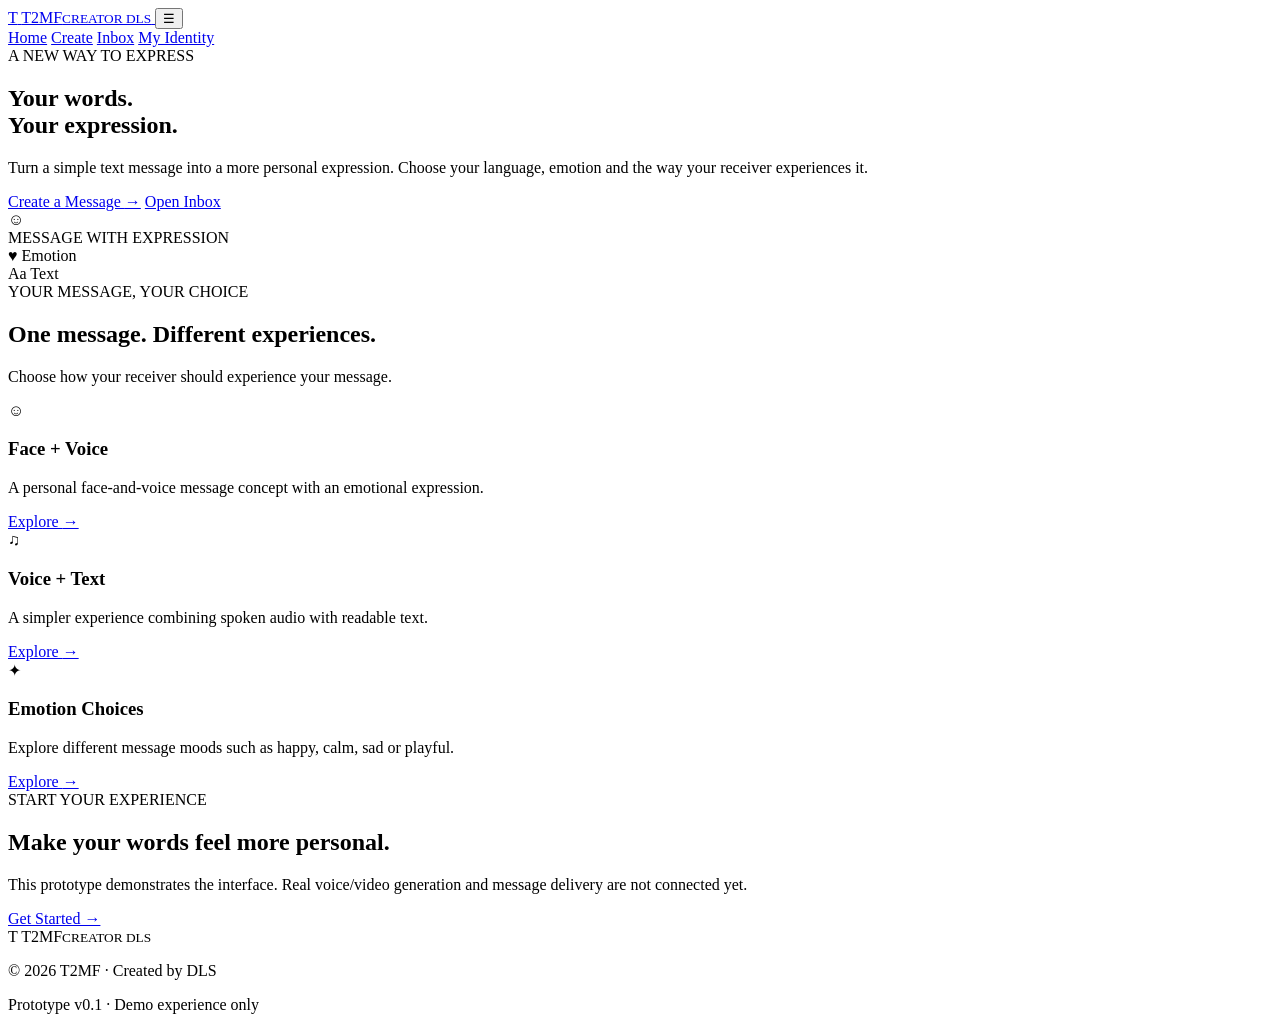
==== t2mf/index.html @ 5bdd8fb5 "Create index.html" ====
<!DOCTYPE html>
<html lang="en">
<head>
  <meta charset="UTF-8">
  <meta name="viewport" content="width=device-width, initial-scale=1.0">
  <meta name="theme-color" content="#101426">
  <meta name="description" content="T2MF — A new way to express messages. Creator DLS.">
  <title>T2MF | Creator DLS</title>
  <link rel="stylesheet" href="styles.css">
</head>
<body>
  <header class="topbar">
    <a class="brand" href="index.html">
      <span class="brand-mark">T</span>
      <span>T2MF<small>CREATOR DLS</small></span>
    </a>
    <button class="menu-toggle" id="menuToggle" aria-label="Open menu">☰</button>
    <nav id="mainNav">
      <a class="active" href="index.html">Home</a>
      <a href="create.html">Create</a>
      <a href="inbox.html">Inbox</a>
      <a href="profile.html">My Identity</a>
    </nav>
  </header>

  <main class="container">
    <section class="hero">
      <div class="hero-copy">
        <span class="eyebrow">A NEW WAY TO EXPRESS</span>
        <h1>Your words.<br><span>Your expression.</span></h1>
        <p>
          Turn a simple text message into a more personal expression.
          Choose your language, emotion and the way your receiver experiences it.
        </p>
        <div class="hero-actions">
          <a class="btn primary" href="create.html">Create a Message <span>→</span></a>
          <a class="btn secondary" href="inbox.html">Open Inbox</a>
        </div>
      </div>

      <div class="hero-art">
        <div class="orbit orbit-one"></div>
        <div class="orbit orbit-two"></div>
        <div class="face-card">
          <div class="face-circle">☺</div>
          <div class="face-lines">
            <span></span><span></span><span></span>
          </div>
          <div class="face-caption">MESSAGE WITH EXPRESSION</div>
        </div>
        <div class="floating-note note-one">♥ Emotion</div>
        <div class="floating-note note-two">Aa Text</div>
      </div>
    </section>

    <section class="section-heading">
      <span class="eyebrow">YOUR MESSAGE, YOUR CHOICE</span>
      <h2>One message. Different experiences.</h2>
      <p>Choose how your receiver should experience your message.</p>
    </section>

    <section class="feature-grid">
      <article class="feature-card">
        <div class="feature-icon">☺</div>
        <h3>Face + Voice</h3>
        <p>A personal face-and-voice message concept with an emotional expression.</p>
        <a href="create.html">Explore <span>→</span></a>
      </article>

      <article class="feature-card">
        <div class="feature-icon">♫</div>
        <h3>Voice + Text</h3>
        <p>A simpler experience combining spoken audio with readable text.</p>
        <a href="create.html">Explore <span>→</span></a>
      </article>

      <article class="feature-card">
        <div class="feature-icon">✦</div>
        <h3>Emotion Choices</h3>
        <p>Explore different message moods such as happy, calm, sad or playful.</p>
        <a href="create.html">Explore <span>→</span></a>
      </article>
    </section>

    <section class="start-panel">
      <div>
        <span class="eyebrow">START YOUR EXPERIENCE</span>
        <h2>Make your words feel more personal.</h2>
        <p>This prototype demonstrates the interface. Real voice/video generation and message delivery are not connected yet.</p>
      </div>
      <a class="btn primary" href="create.html">Get Started →</a>
    </section>

    <footer class="footer">
      <div class="brand footer-brand">
        <span class="brand-mark">T</span>
        <span>T2MF<small>CREATOR DLS</small></span>
      </div>
      <p>© 2026 T2MF · Created by DLS</p>
      <p class="footer-note">Prototype v0.1 · Demo experience only</p>
    </footer>
  </main>

  <script src="app.js"></script>
</body>
</html>
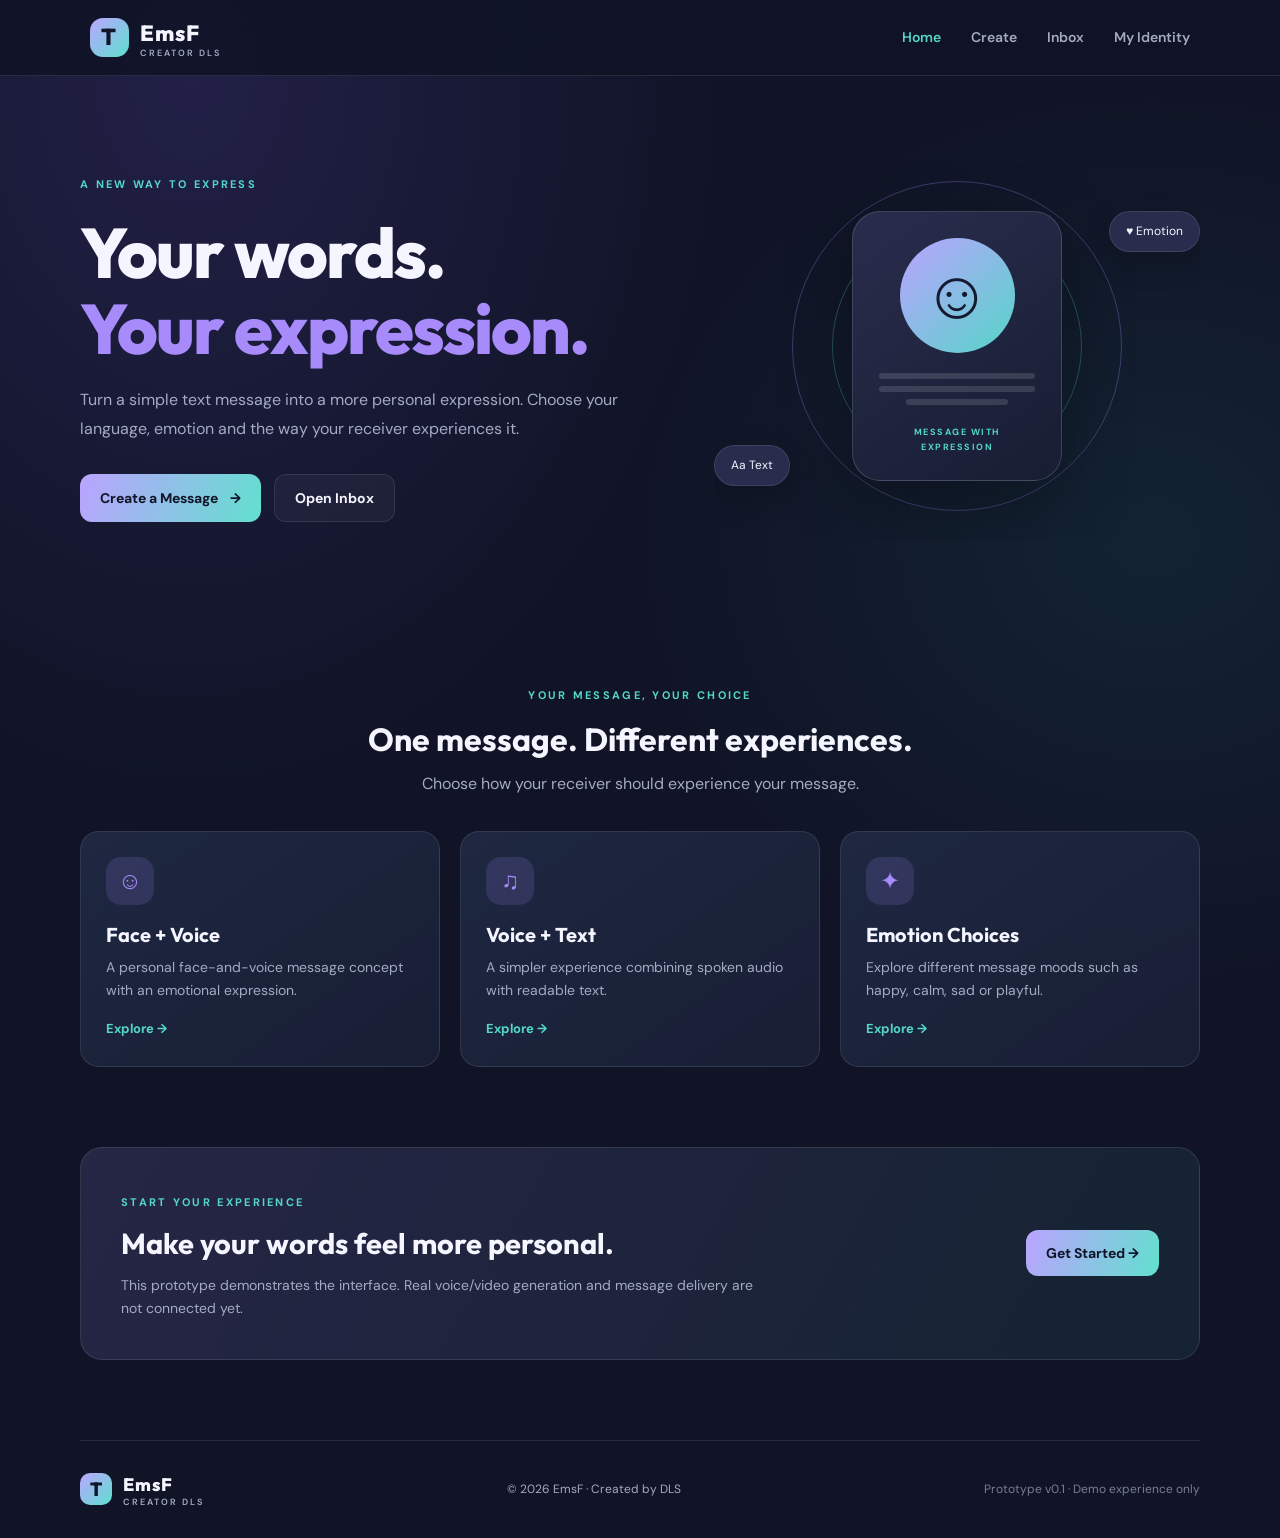
==== commit de7e51ea: "Update index.html" ====
--- a/t2mf/index.html
+++ b/t2mf/index.html
@@ -4,15 +4,15 @@
   <meta charset="UTF-8">
   <meta name="viewport" content="width=device-width, initial-scale=1.0">
   <meta name="theme-color" content="#101426">
-  <meta name="description" content="T2MF — A new way to express messages. Creator DLS.">
-  <title>T2MF | Creator DLS</title>
+  <meta name="description" content="EmsF — A new way to express messages. Creator DLS.">
+  <title>EmsF | Creator DLS</title>
   <link rel="stylesheet" href="styles.css">
 </head>
 <body>
   <header class="topbar">
     <a class="brand" href="index.html">
       <span class="brand-mark">T</span>
-      <span>T2MF<small>CREATOR DLS</small></span>
+      <span>EmsF<small>CREATOR DLS</small></span>
     </a>
     <button class="menu-toggle" id="menuToggle" aria-label="Open menu">☰</button>
     <nav id="mainNav">
@@ -94,9 +94,9 @@
     <footer class="footer">
       <div class="brand footer-brand">
         <span class="brand-mark">T</span>
-        <span>T2MF<small>CREATOR DLS</small></span>
+        <span>EmsF<small>CREATOR DLS</small></span>
       </div>
-      <p>© 2026 T2MF · Created by DLS</p>
+      <p>© 2026 EmsF · Created by DLS</p>
       <p class="footer-note">Prototype v0.1 · Demo experience only</p>
     </footer>
   </main>
--- a/t2mf/styles.css
+++ b/t2mf/styles.css
@@ -0,0 +1,1771 @@
+@import url('https://fonts.googleapis.com/css2?family=DM+Sans:wght@400;500;600;700&family=Outfit:wght@400;500;600;700;800&display=swap');
+
+:root {
+  --bg: #101426;
+  --panel: #191f35;
+  --panel-light: #202943;
+  --text: #f4f5ff;
+  --muted: #a3abc3;
+  --accent: #a78bfa;
+  --accent-two: #54d6c8;
+  --border: rgba(255,255,255,.1);
+}
+
+* {
+  box-sizing: border-box;
+  margin: 0;
+  padding: 0;
+}
+
+html {
+  scroll-behavior: smooth;
+}
+
+body {
+  min-height: 100vh;
+  background:
+    radial-gradient(ellipse at 15% 5%, rgba(115,85,220,.18), transparent 35%),
+    radial-gradient(ellipse at 90% 35%, rgba(47,190,180,.09), transparent 32%),
+    var(--bg);
+  color: var(--text);
+  font-family: 'DM Sans', sans-serif;
+  line-height: 1.6;
+}
+
+a {
+  color: inherit;
+  text-decoration: none;
+}
+
+button, input, textarea, select {
+  font: inherit;
+}
+
+button {
+  cursor: pointer;
+}
+
+.topbar {
+  min-height: 76px;
+  padding: 12px 7%;
+  display: flex;
+  align-items: center;
+  justify-content: space-between;
+  border-bottom: 1px solid var(--border);
+  background: rgba(16,20,38,.88);
+  backdrop-filter: blur(16px);
+  position: sticky;
+  top: 0;
+  z-index: 20;
+}
+
+.brand {
+  display: inline-flex;
+  align-items: center;
+  gap: 11px;
+  font-family: 'Outfit', sans-serif;
+  font-size: 22px;
+  font-weight: 800;
+  letter-spacing: 1px;
+}
+
+.brand-mark {
+  width: 39px;
+  height: 39px;
+  border-radius: 13px;
+  display: grid;
+  place-items: center;
+  color: #111529;
+  background: linear-gradient(135deg, #bca5ff, #5ce0cf);
+  font-size: 23px;
+}
+
+.brand small {
+  display: block;
+  color: var(--muted);
+  font: 600 9px 'DM Sans', sans-serif;
+  letter-spacing: 2px;
+  margin-top: -4px;
+}
+
+.topbar nav {
+  display: flex;
+  align-items: center;
+  gap: 30px;
+}
+
+.topbar nav a {
+  color: var(--muted);
+  font-size: 14px;
+  font-weight: 600;
+  transition: .2s;
+}
+
+.topbar nav a:hover,
+.topbar nav a.active {
+  color: var(--accent-two);
+}
+
+.menu-toggle {
+  display: none;
+  background: none;
+  border: 0;
+  color: white;
+  font-size: 26px;
+}
+
+.container {
+  width: min(1120px, 88%);
+  margin: auto;
+}
+
+.hero {
+  min-height: 535px;
+  display: grid;
+  grid-template-columns: 1.1fr .9fr;
+  align-items: center;
+  gap: 40px;
+  padding: 75px 0;
+}
+
+.eyebrow {
+  color: var(--accent-two);
+  font-size: 11px;
+  font-weight: 700;
+  letter-spacing: 2.3px;
+}
+
+.hero h1,
+.page-heading h1 {
+  font: 800 clamp(42px, 6vw, 70px)/1.08 'Outfit', sans-serif;
+  letter-spacing: -2px;
+  margin: 20px 0;
+}
+
+.hero h1 span {
+  color: var(--accent);
+}
+
+.hero-copy > p,
+.page-heading > p {
+  max-width: 560px;
+  color: var(--muted);
+  font-size: 16px;
+  line-height: 1.8;
+}
+
+.hero-actions {
+  display: flex;
+  flex-wrap: wrap;
+  gap: 13px;
+  margin-top: 30px;
+}
+
+.btn {
+  border: 1px solid var(--border);
+  border-radius: 12px;
+  padding: 12px 20px;
+  display: inline-flex;
+  justify-content: center;
+  align-items: center;
+  gap: 12px;
+  font-weight: 700;
+  font-size: 14px;
+  transition: .2s;
+}
+
+.btn:hover {
+  transform: translateY(-2px);
+}
+
+.btn.primary {
+  color: #111529;
+  border: none;
+  background: linear-gradient(110deg, #bba3ff, #62e0ce);
+}
+
+.btn.secondary {
+  color: var(--text);
+  background: rgba(255,255,255,.04);
+}
+
+.hero-art {
+  height: 390px;
+  display: grid;
+  place-items: center;
+  position: relative;
+  overflow: hidden;
+}
+
+.orbit {
+  position: absolute;
+  border: 1px solid rgba(167,139,250,.3);
+  border-radius: 50%;
+}
+
+.orbit-one {
+  width: 330px;
+  height: 330px;
+}
+
+.orbit-two {
+  width: 250px;
+  height: 250px;
+  border-color: rgba(84,214,200,.3);
+}
+
+.face-card {
+  width: 210px;
+  padding: 26px;
+  border: 1px solid rgba(255,255,255,.15);
+  border-radius: 28px;
+  background: linear-gradient(145deg, #292d4d, #171d32);
+  box-shadow: 0 25px 70px rgba(0,0,0,.3);
+  text-align: center;
+  z-index: 2;
+}
+
+.face-circle {
+  width: 115px;
+  height: 115px;
+  margin: auto;
+  display: grid;
+  place-items: center;
+  border-radius: 50%;
+  background: linear-gradient(135deg, #bba3ff, #54d6c8);
+  color: #151a30;
+  font-size: 68px;
+}
+
+.face-lines {
+  display: flex;
+  flex-direction: column;
+  gap: 7px;
+  margin: 20px auto;
+  width: 100%;
+}
+
+.face-lines span {
+  height: 6px;
+  border-radius: 9px;
+  background: rgba(255,255,255,.13);
+}
+
+.face-lines span:last-child {
+  width: 65%;
+  margin: auto;
+}
+
+.face-caption {
+  color: var(--accent-two);
+  font-size: 9px;
+  letter-spacing: 1.5px;
+  font-weight: 700;
+}
+
+.floating-note {
+  position: absolute;
+  z-index: 3;
+  padding: 10px 16px;
+  background: #292d4d;
+  border: 1px solid var(--border);
+  border-radius: 30px;
+  font-size: 12px;
+  box-shadow: 0 10px 30px rgba(0,0,0,.2);
+}
+
+.note-one {
+  top: 60px;
+  right: 0;
+}
+
+.note-two {
+  bottom: 55px;
+  left: 0;
+}
+
+.section-heading {
+  text-align: center;
+  padding: 65px 0 35px;
+}
+
+.section-heading h2,
+.start-panel h2,
+.panel h2 {
+  font: 700 32px 'Outfit', sans-serif;
+  margin: 12px 0;
+}
+
+.section-heading p,
+.start-panel p {
+  color: var(--muted);
+}
+
+.feature-grid,
+.settings-grid {
+  display: grid;
+  grid-template-columns: repeat(3, 1fr);
+  gap: 20px;
+}
+
+.feature-card,
+.panel,
+.preview-panel,
+.identity-card,
+.message-card {
+  background: linear-gradient(145deg, rgba(32,41,67,.94), rgba(25,31,53,.96));
+  border: 1px solid var(--border);
+  border-radius: 19px;
+  padding: 25px;
+}
+
+.feature-card {
+  transition: .25s;
+}
+
+.feature-card:hover {
+  transform: translateY(-5px);
+  border-color: rgba(167,139,250,.5);
+}
+
+.feature-icon,
+.settings-icon {
+  width: 48px;
+  height: 48px;
+  display: grid;
+  place-items: center;
+  border-radius: 15px;
+  background: rgba(167,139,250,.15);
+  color: var(--accent);
+  font-size: 24px;
+}
+
+.feature-card h3,
+.panel h3 {
+  font: 700 20px 'Outfit', sans-serif;
+  margin: 17px 0 9px;
+}
+
+.feature-card p,
+.panel p {
+  color: var(--muted);
+  font-size: 14px;
+}
+
+.feature-card a {
+  display: inline-block;
+  margin-top: 18px;
+  color: var(--accent-two);
+  font-weight: 700;
+  font-size: 13px;
+}
+
+.start-panel {
+  margin: 80px 0;
+  padding: 40px;
+  border: 1px solid var(--border);
+  border-radius: 22px;
+  background: linear-gradient(120deg, rgba(167,139,250,.15), rgba(84,214,200,.08));
+  display: flex;
+  justify-content: space-between;
+  align-items: center;
+  gap: 25px;
+}
+
+.start-panel h2 {
+  font-size: 29px;
+}
+
+.start-panel p {
+  max-width: 650px;
+  font-size: 14px;
+}
+
+.footer {
+  padding: 30px 0;
+  border-top: 1px solid var(--border);
+  display: flex;
+  flex-wrap: wrap;
+  align-items: center;
+  justify-content: space-between;
+  gap: 15px;
+  color: var(--muted);
+  font-size: 12px;
+}
+
+.footer-brand {
+  color: var(--text);
+  font-size: 18px;
+}
+
+.footer-brand .brand-mark {
+  width: 32px;
+  height: 32px;
+  font-size: 19px;
+  border-radius: 10px;
+}
+
+.footer-note {
+  opacity: .7;
+}
+
+.page-container {
+  padding-top: 65px;
+}
+
+.page-heading {
+  margin-bottom: 35px;
+}
+
+.page-heading h1 {
+  font-size: clamp(38px, 5vw, 54px);
+  margin: 12px 0;
+}
+
+.create-layout {
+  display: grid;
+  grid-template-columns: 1.2fr .8fr;
+  gap: 24px;
+  align-items: start;
+}
+
+.panel label {
+  display: block;
+  margin: 17px 0 8px;
+  font-weight: 700;
+  font-size: 14px;
+}
+
+textarea,
+select {
+  width: 100%;
+  color: var(--text);
+  background: #11182b;
+  border: 1px solid var(--border);
+  border-radius: 11px;
+  padding: 13px;
+  outline: none;
+}
+
+textarea {
+  min-height: 135px;
+  resize: vertical;
+}
+
+textarea:focus,
+select:focus {
+  border-color: var(--accent);
+}
+
+textarea::placeholder {
+  color: #7f89a5;
+}
+
+select option {
+  background: #191f35;
+}
+
+.field-hint {
+  color: var(--muted);
+  text-align: right;
+  font-size: 11px;
+}
+
+.emotion-grid {
+  display: grid;
+  grid-template-columns: repeat(3, 1fr);
+  gap: 9px;
+}
+
+.emotion {
+  padding: 10px 6px;
+  color: var(--text);
+  background: #11182b;
+  border: 1px solid var(--border);
+  border-radius: 10px;
+  font-size: 12px;
+}
+
+.emotion.active {
+  border-color: var(--accent);
+  background: rgba(167,139,250,.15);
+}
+
+.mode-options {
+  display: grid;
+  gap: 10px;
+}
+
+.mode-option {
+  display: flex !important;
+  align-items: center;
+  gap: 12px;
+  padding: 13px;
+  margin: 0 !important;
+  border: 1px solid var(--border);
+  border-radius: 11px;
+  background: rgba(255,255,255,.025);
+}
+
+.mode-option input {
+  accent-color: var(--accent);
+}
+
+.mode-option span {
+  display: grid;
+}
+
+.mode-option small {
+  color: var(--muted);
+  font-weight: 400;
+}
+
+.consent-check {
+  display: flex !important;
+  gap: 10px;
+  align-items: flex-start;
+  color: var(--muted);
+  font-size: 12px !important;
+  font-weight: 400 !important;
+}
+
+.consent-check input {
+  margin-top: 5px;
+  accent-color: var(--accent-two);
+}
+
+.full-btn {
+  width: 100%;
+  margin-top: 20px;
+}
+
+.demo-note {
+  color: var(--muted);
+  font-size: 11px;
+  margin-top: 14px;
+}
+
+.preview-panel {
+  text-align: center;
+  position: sticky;
+  top: 100px;
+}
+
+.preview-face {
+  width: 120px;
+  height: 120px;
+  margin: 25px auto;
+  display: grid;
+  place-items: center;
+  border-radius: 50%;
+  background: linear-gradient(135deg, #bba3ff, #54d6c8);
+  color: #111529;
+  font-size: 70px;
+}
+
+.preview-panel h2 {
+  font: 700 23px 'Outfit', sans-serif;
+}
+
+.preview-message {
+  margin: 18px 0;
+  padding: 17px;
+  border-radius: 12px;
+  background: #11182b;
+  color: var(--muted);
+  min-height: 80px;
+  overflow-wrap: anywhere;
+}
+
+.preview-details {
+  display: flex;
+  justify-content: center;
+  gap: 10px;
+  flex-wrap: wrap;
+}
+
+.preview-details span,
+.message-tag,
+.status-tag {
+  padding: 6px 10px;
+  border-radius: 30px;
+  background: rgba(84,214,200,.1);
+  color: var(--accent-two);
+  font-size: 11px;
+  font-weight: 700;
+}
+
+.inbox-toolbar {
+  display: flex;
+  align-items: center;
+  justify-content: space-between;
+  gap: 20px;
+  margin-bottom: 22px;
+}
+
+.inbox-toolbar h2 {
+  font: 700 25px 'Outfit', sans-serif;
+}
+
+.inbox-toolbar p {
+  color: var(--muted);
+  font-size: 13px;
+}
+
+.message-list {
+  display: grid;
+  gap: 16px;
+}
+
+.message-card {
+  display: flex;
+  gap: 18px;
+}
+
+.sender-avatar,
+.identity-avatar {
+  flex-shrink: 0;
+  width: 55px;
+  height: 55px;
+  display: grid;
+  place-items: center;
+  border-radius: 50%;
+  color: #111529;
+  background: linear-gradient(135deg, #bba3ff, #54d6c8);
+  font: 700 25px 'Outfit', sans-serif;
+}
+
+.avatar-two {
+  background: linear-gradient(135deg, #f4b6cf, #bba3ff);
+}
+
+.message-content {
+  flex: 1;
+  min-width: 0;
+}
+
+.message-top {
+  display: flex;
+  justify-content: space-between;
+  gap: 10px;
+}
+
+.message-top h3 {
+  font: 700 18px 'Outfit', sans-serif;
+}
+
+.message-time {
+  color: var(--muted);
+  font-size: 11px;
+}
+
+.message-tag {
+  display: inline-block;
+  margin: 8px 0;
+}
+
+.message-content > p {
+  color: var(--muted);
+  font-size: 14px;
+  margin: 4px 0 15px;
+}
+
+.message-actions {
+  display: flex;
+  flex-wrap: wrap;
+  gap: 9px;
+}
+
+.message-actions .btn {
+  padding: 9px 13px;
+  font-size: 12px;
+}
+
+.empty-note {
+  text-align: center;
+  margin: 30px 0 65px;
+  padding: 30px;
+  border: 1px dashed var(--border);
+  border-radius: 17px;
+}
+
+.empty-note > span {
+  font-size: 25px;
+}
+
+.empty-note h3 {
+  margin: 10px;
+  font: 700 20px 'Outfit', sans-serif;
+}
+
+.empty-note p {
+  color: var(--muted);
+  font-size: 13px;
+}
+
+.identity-card {
+  display: flex;
+  align-items: center;
+  gap: 22px;
+  margin-bottom: 25px;
+}
+
+.identity-avatar {
+  width: 90px;
+  height: 90px;
+  font-size: 48px;
+}
+
+.identity-card h2 {
+  font: 700 25px 'Outfit', sans-serif;
+}
+
+.muted {
+  color: var(--muted);
+}
+
+.identity-card .status-tag {
+  display: inline-block;
+  margin-top: 9px;
+}
+
+.settings-grid {
+  grid-template-columns: repeat(2, 1fr);
+  margin-bottom: 25px;
+}
+
+.settings-grid .panel .btn {
+  margin-top: 18px;
+  font-size: 12px;
+}
+
+.privacy-panel {
+  margin-bottom: 25px;
+}
+
+.privacy-item {
+  display: flex;
+  align-items: center;
+  justify-content: space-between;
+  gap: 15px;
+  padding: 17px 0;
+  border-top: 1px solid var(--border);
+}
+
+.privacy-item strong {
+  font-size: 14px;
+}
+
+.privacy-item p {
+  margin-top: 4px;
+  font-size: 12px;
+}
+
+.privacy-item .status-tag {
+  flex-shrink: 0;
+}
+
+.notice {
+  padding: 18px;
+  margin: 20px 0 55px;
+  border: 1px solid rgba(244,190,110,.25);
+  border-radius: 13px;
+  background: rgba(244,190,110,.06);
+}
+
+.notice strong {
+  color: #f4c27a;
+}
+
+.notice p {
+  color: var(--muted);
+  font-size: 13px;
+  margin-top: 5px;
+}
+
+@media (max-width: 760px) {
+  .topbar {
+    padding: 12px 6%;
+  }
+
+  .menu-toggle {
+    display: block;
+  }
+
+  .topbar nav {
+    display: none;
+    position: absolute;
+    top: 70px;
+    left: 0;
+    right: 0;
+    padding: 20px 6%;
+    flex-direction: column;
+    align-items: flex-start;
+    gap: 18px;
+    background: #171d32;
+    border-bottom: 1px solid var(--border);
+  }
+
+  .topbar nav.open {
+    display: flex;
+  }
+
+  .hero {
+    grid-template-columns: 1fr;
+    padding: 55px 0 25px;
+    gap: 10px;
+  }
+
+  .hero-art {
+    height: 320px;
+  }
+
+  .feature-grid,
+  .settings-grid,
+  .create-layout {
+    grid-template-columns: 1fr;
+  }
+
+  .section-heading {
+    padding-top: 35px;
+  }
+
+  .start-panel {
+    flex-direction: column;
+    align-items: flex-start;
+    padding: 27px;
+    margin: 50px 0;
+  }
+
+  .preview-panel {
+    position: static;
+  }
+
+  .page-container {
+    padding-top: 40px;
+  }
+
+  .inbox-toolbar {
+    align-items: flex-start;
+    flex-direction: column;
+  }
+
+  .message-card {
+    padding: 17px;
+    gap: 12px;
+  }
+
+  .message-top {
+    flex-direction: column;
+    gap: 0;
+  }
+
+  .identity-card {
+    align-items: flex-start;
+    flex-direction: column;
+  }
+
+  .footer {
+    flex-direction: column;
+    align-items: flex-start;
+  }
+}
+
+@media (max-width: 400px) {
+  .emotion-grid {
+    grid-template-columns: repeat(2, 1fr);
+  }
+
+  .container {
+    width: 90%;
+  }
+
+  .hero h1 {
+    font-size: 43px;
+  }
+  }@import url('https://fonts.googleapis.com/css2?family=DM+Sans:wght@400;500;600;700&family=Outfit:wght@400;500;600;700;800&display=swap');
+
+:root {
+  --bg: #101426;
+  --panel: #191f35;
+  --panel-light: #202943;
+  --text: #f4f5ff;
+  --muted: #a3abc3;
+  --accent: #a78bfa;
+  --accent-two: #54d6c8;
+  --border: rgba(255,255,255,.1);
+}
+
+* {
+  box-sizing: border-box;
+  margin: 0;
+  padding: 0;
+}
+
+html {
+  scroll-behavior: smooth;
+}
+
+body {
+  min-height: 100vh;
+  background:
+    radial-gradient(ellipse at 15% 5%, rgba(115,85,220,.18), transparent 35%),
+    radial-gradient(ellipse at 90% 35%, rgba(47,190,180,.09), transparent 32%),
+    var(--bg);
+  color: var(--text);
+  font-family: 'DM Sans', sans-serif;
+  line-height: 1.6;
+}
+
+a {
+  color: inherit;
+  text-decoration: none;
+}
+
+button, input, textarea, select {
+  font: inherit;
+}
+
+button {
+  cursor: pointer;
+}
+
+.topbar {
+  min-height: 76px;
+  padding: 12px 7%;
+  display: flex;
+  align-items: center;
+  justify-content: space-between;
+  border-bottom: 1px solid var(--border);
+  background: rgba(16,20,38,.88);
+  backdrop-filter: blur(16px);
+  position: sticky;
+  top: 0;
+  z-index: 20;
+}
+
+.brand {
+  display: inline-flex;
+  align-items: center;
+  gap: 11px;
+  font-family: 'Outfit', sans-serif;
+  font-size: 22px;
+  font-weight: 800;
+  letter-spacing: 1px;
+}
+
+.brand-mark {
+  width: 39px;
+  height: 39px;
+  border-radius: 13px;
+  display: grid;
+  place-items: center;
+  color: #111529;
+  background: linear-gradient(135deg, #bca5ff, #5ce0cf);
+  font-size: 23px;
+}
+
+.brand small {
+  display: block;
+  color: var(--muted);
+  font: 600 9px 'DM Sans', sans-serif;
+  letter-spacing: 2px;
+  margin-top: -4px;
+}
+
+.topbar nav {
+  display: flex;
+  align-items: center;
+  gap: 30px;
+}
+
+.topbar nav a {
+  color: var(--muted);
+  font-size: 14px;
+  font-weight: 600;
+  transition: .2s;
+}
+
+.topbar nav a:hover,
+.topbar nav a.active {
+  color: var(--accent-two);
+}
+
+.menu-toggle {
+  display: none;
+  background: none;
+  border: 0;
+  color: white;
+  font-size: 26px;
+}
+
+.container {
+  width: min(1120px, 88%);
+  margin: auto;
+}
+
+.hero {
+  min-height: 535px;
+  display: grid;
+  grid-template-columns: 1.1fr .9fr;
+  align-items: center;
+  gap: 40px;
+  padding: 75px 0;
+}
+
+.eyebrow {
+  color: var(--accent-two);
+  font-size: 11px;
+  font-weight: 700;
+  letter-spacing: 2.3px;
+}
+
+.hero h1,
+.page-heading h1 {
+  font: 800 clamp(42px, 6vw, 70px)/1.08 'Outfit', sans-serif;
+  letter-spacing: -2px;
+  margin: 20px 0;
+}
+
+.hero h1 span {
+  color: var(--accent);
+}
+
+.hero-copy > p,
+.page-heading > p {
+  max-width: 560px;
+  color: var(--muted);
+  font-size: 16px;
+  line-height: 1.8;
+}
+
+.hero-actions {
+  display: flex;
+  flex-wrap: wrap;
+  gap: 13px;
+  margin-top: 30px;
+}
+
+.btn {
+  border: 1px solid var(--border);
+  border-radius: 12px;
+  padding: 12px 20px;
+  display: inline-flex;
+  justify-content: center;
+  align-items: center;
+  gap: 12px;
+  font-weight: 700;
+  font-size: 14px;
+  transition: .2s;
+}
+
+.btn:hover {
+  transform: translateY(-2px);
+}
+
+.btn.primary {
+  color: #111529;
+  border: none;
+  background: linear-gradient(110deg, #bba3ff, #62e0ce);
+}
+
+.btn.secondary {
+  color: var(--text);
+  background: rgba(255,255,255,.04);
+}
+
+.hero-art {
+  height: 390px;
+  display: grid;
+  place-items: center;
+  position: relative;
+  overflow: hidden;
+}
+
+.orbit {
+  position: absolute;
+  border: 1px solid rgba(167,139,250,.3);
+  border-radius: 50%;
+}
+
+.orbit-one {
+  width: 330px;
+  height: 330px;
+}
+
+.orbit-two {
+  width: 250px;
+  height: 250px;
+  border-color: rgba(84,214,200,.3);
+}
+
+.face-card {
+  width: 210px;
+  padding: 26px;
+  border: 1px solid rgba(255,255,255,.15);
+  border-radius: 28px;
+  background: linear-gradient(145deg, #292d4d, #171d32);
+  box-shadow: 0 25px 70px rgba(0,0,0,.3);
+  text-align: center;
+  z-index: 2;
+}
+
+.face-circle {
+  width: 115px;
+  height: 115px;
+  margin: auto;
+  display: grid;
+  place-items: center;
+  border-radius: 50%;
+  background: linear-gradient(135deg, #bba3ff, #54d6c8);
+  color: #151a30;
+  font-size: 68px;
+}
+
+.face-lines {
+  display: flex;
+  flex-direction: column;
+  gap: 7px;
+  margin: 20px auto;
+  width: 100%;
+}
+
+.face-lines span {
+  height: 6px;
+  border-radius: 9px;
+  background: rgba(255,255,255,.13);
+}
+
+.face-lines span:last-child {
+  width: 65%;
+  margin: auto;
+}
+
+.face-caption {
+  color: var(--accent-two);
+  font-size: 9px;
+  letter-spacing: 1.5px;
+  font-weight: 700;
+}
+
+.floating-note {
+  position: absolute;
+  z-index: 3;
+  padding: 10px 16px;
+  background: #292d4d;
+  border: 1px solid var(--border);
+  border-radius: 30px;
+  font-size: 12px;
+  box-shadow: 0 10px 30px rgba(0,0,0,.2);
+}
+
+.note-one {
+  top: 60px;
+  right: 0;
+}
+
+.note-two {
+  bottom: 55px;
+  left: 0;
+}
+
+.section-heading {
+  text-align: center;
+  padding: 65px 0 35px;
+}
+
+.section-heading h2,
+.start-panel h2,
+.panel h2 {
+  font: 700 32px 'Outfit', sans-serif;
+  margin: 12px 0;
+}
+
+.section-heading p,
+.start-panel p {
+  color: var(--muted);
+}
+
+.feature-grid,
+.settings-grid {
+  display: grid;
+  grid-template-columns: repeat(3, 1fr);
+  gap: 20px;
+}
+
+.feature-card,
+.panel,
+.preview-panel,
+.identity-card,
+.message-card {
+  background: linear-gradient(145deg, rgba(32,41,67,.94), rgba(25,31,53,.96));
+  border: 1px solid var(--border);
+  border-radius: 19px;
+  padding: 25px;
+}
+
+.feature-card {
+  transition: .25s;
+}
+
+.feature-card:hover {
+  transform: translateY(-5px);
+  border-color: rgba(167,139,250,.5);
+}
+
+.feature-icon,
+.settings-icon {
+  width: 48px;
+  height: 48px;
+  display: grid;
+  place-items: center;
+  border-radius: 15px;
+  background: rgba(167,139,250,.15);
+  color: var(--accent);
+  font-size: 24px;
+}
+
+.feature-card h3,
+.panel h3 {
+  font: 700 20px 'Outfit', sans-serif;
+  margin: 17px 0 9px;
+}
+
+.feature-card p,
+.panel p {
+  color: var(--muted);
+  font-size: 14px;
+}
+
+.feature-card a {
+  display: inline-block;
+  margin-top: 18px;
+  color: var(--accent-two);
+  font-weight: 700;
+  font-size: 13px;
+}
+
+.start-panel {
+  margin: 80px 0;
+  padding: 40px;
+  border: 1px solid var(--border);
+  border-radius: 22px;
+  background: linear-gradient(120deg, rgba(167,139,250,.15), rgba(84,214,200,.08));
+  display: flex;
+  justify-content: space-between;
+  align-items: center;
+  gap: 25px;
+}
+
+.start-panel h2 {
+  font-size: 29px;
+}
+
+.start-panel p {
+  max-width: 650px;
+  font-size: 14px;
+}
+
+.footer {
+  padding: 30px 0;
+  border-top: 1px solid var(--border);
+  display: flex;
+  flex-wrap: wrap;
+  align-items: center;
+  justify-content: space-between;
+  gap: 15px;
+  color: var(--muted);
+  font-size: 12px;
+}
+
+.footer-brand {
+  color: var(--text);
+  font-size: 18px;
+}
+
+.footer-brand .brand-mark {
+  width: 32px;
+  height: 32px;
+  font-size: 19px;
+  border-radius: 10px;
+}
+
+.footer-note {
+  opacity: .7;
+}
+
+.page-container {
+  padding-top: 65px;
+}
+
+.page-heading {
+  margin-bottom: 35px;
+}
+
+.page-heading h1 {
+  font-size: clamp(38px, 5vw, 54px);
+  margin: 12px 0;
+}
+
+.create-layout {
+  display: grid;
+  grid-template-columns: 1.2fr .8fr;
+  gap: 24px;
+  align-items: start;
+}
+
+.panel label {
+  display: block;
+  margin: 17px 0 8px;
+  font-weight: 700;
+  font-size: 14px;
+}
+
+textarea,
+select {
+  width: 100%;
+  color: var(--text);
+  background: #11182b;
+  border: 1px solid var(--border);
+  border-radius: 11px;
+  padding: 13px;
+  outline: none;
+}
+
+textarea {
+  min-height: 135px;
+  resize: vertical;
+}
+
+textarea:focus,
+select:focus {
+  border-color: var(--accent);
+}
+
+textarea::placeholder {
+  color: #7f89a5;
+}
+
+select option {
+  background: #191f35;
+}
+
+.field-hint {
+  color: var(--muted);
+  text-align: right;
+  font-size: 11px;
+}
+
+.emotion-grid {
+  display: grid;
+  grid-template-columns: repeat(3, 1fr);
+  gap: 9px;
+}
+
+.emotion {
+  padding: 10px 6px;
+  color: var(--text);
+  background: #11182b;
+  border: 1px solid var(--border);
+  border-radius: 10px;
+  font-size: 12px;
+}
+
+.emotion.active {
+  border-color: var(--accent);
+  background: rgba(167,139,250,.15);
+}
+
+.mode-options {
+  display: grid;
+  gap: 10px;
+}
+
+.mode-option {
+  display: flex !important;
+  align-items: center;
+  gap: 12px;
+  padding: 13px;
+  margin: 0 !important;
+  border: 1px solid var(--border);
+  border-radius: 11px;
+  background: rgba(255,255,255,.025);
+}
+
+.mode-option input {
+  accent-color: var(--accent);
+}
+
+.mode-option span {
+  display: grid;
+}
+
+.mode-option small {
+  color: var(--muted);
+  font-weight: 400;
+}
+
+.consent-check {
+  display: flex !important;
+  gap: 10px;
+  align-items: flex-start;
+  color: var(--muted);
+  font-size: 12px !important;
+  font-weight: 400 !important;
+}
+
+.consent-check input {
+  margin-top: 5px;
+  accent-color: var(--accent-two);
+}
+
+.full-btn {
+  width: 100%;
+  margin-top: 20px;
+}
+
+.demo-note {
+  color: var(--muted);
+  font-size: 11px;
+  margin-top: 14px;
+}
+
+.preview-panel {
+  text-align: center;
+  position: sticky;
+  top: 100px;
+}
+
+.preview-face {
+  width: 120px;
+  height: 120px;
+  margin: 25px auto;
+  display: grid;
+  place-items: center;
+  border-radius: 50%;
+  background: linear-gradient(135deg, #bba3ff, #54d6c8);
+  color: #111529;
+  font-size: 70px;
+}
+
+.preview-panel h2 {
+  font: 700 23px 'Outfit', sans-serif;
+}
+
+.preview-message {
+  margin: 18px 0;
+  padding: 17px;
+  border-radius: 12px;
+  background: #11182b;
+  color: var(--muted);
+  min-height: 80px;
+  overflow-wrap: anywhere;
+}
+
+.preview-details {
+  display: flex;
+  justify-content: center;
+  gap: 10px;
+  flex-wrap: wrap;
+}
+
+.preview-details span,
+.message-tag,
+.status-tag {
+  padding: 6px 10px;
+  border-radius: 30px;
+  background: rgba(84,214,200,.1);
+  color: var(--accent-two);
+  font-size: 11px;
+  font-weight: 700;
+}
+
+.inbox-toolbar {
+  display: flex;
+  align-items: center;
+  justify-content: space-between;
+  gap: 20px;
+  margin-bottom: 22px;
+}
+
+.inbox-toolbar h2 {
+  font: 700 25px 'Outfit', sans-serif;
+}
+
+.inbox-toolbar p {
+  color: var(--muted);
+  font-size: 13px;
+}
+
+.message-list {
+  display: grid;
+  gap: 16px;
+}
+
+.message-card {
+  display: flex;
+  gap: 18px;
+}
+
+.sender-avatar,
+.identity-avatar {
+  flex-shrink: 0;
+  width: 55px;
+  height: 55px;
+  display: grid;
+  place-items: center;
+  border-radius: 50%;
+  color: #111529;
+  background: linear-gradient(135deg, #bba3ff, #54d6c8);
+  font: 700 25px 'Outfit', sans-serif;
+}
+
+.avatar-two {
+  background: linear-gradient(135deg, #f4b6cf, #bba3ff);
+}
+
+.message-content {
+  flex: 1;
+  min-width: 0;
+}
+
+.message-top {
+  display: flex;
+  justify-content: space-between;
+  gap: 10px;
+}
+
+.message-top h3 {
+  font: 700 18px 'Outfit', sans-serif;
+}
+
+.message-time {
+  color: var(--muted);
+  font-size: 11px;
+}
+
+.message-tag {
+  display: inline-block;
+  margin: 8px 0;
+}
+
+.message-content > p {
+  color: var(--muted);
+  font-size: 14px;
+  margin: 4px 0 15px;
+}
+
+.message-actions {
+  display: flex;
+  flex-wrap: wrap;
+  gap: 9px;
+}
+
+.message-actions .btn {
+  padding: 9px 13px;
+  font-size: 12px;
+}
+
+.empty-note {
+  text-align: center;
+  margin: 30px 0 65px;
+  padding: 30px;
+  border: 1px dashed var(--border);
+  border-radius: 17px;
+}
+
+.empty-note > span {
+  font-size: 25px;
+}
+
+.empty-note h3 {
+  margin: 10px;
+  font: 700 20px 'Outfit', sans-serif;
+}
+
+.empty-note p {
+  color: var(--muted);
+  font-size: 13px;
+}
+
+.identity-card {
+  display: flex;
+  align-items: center;
+  gap: 22px;
+  margin-bottom: 25px;
+}
+
+.identity-avatar {
+  width: 90px;
+  height: 90px;
+  font-size: 48px;
+}
+
+.identity-card h2 {
+  font: 700 25px 'Outfit', sans-serif;
+}
+
+.muted {
+  color: var(--muted);
+}
+
+.identity-card .status-tag {
+  display: inline-block;
+  margin-top: 9px;
+}
+
+.settings-grid {
+  grid-template-columns: repeat(2, 1fr);
+  margin-bottom: 25px;
+}
+
+.settings-grid .panel .btn {
+  margin-top: 18px;
+  font-size: 12px;
+}
+
+.privacy-panel {
+  margin-bottom: 25px;
+}
+
+.privacy-item {
+  display: flex;
+  align-items: center;
+  justify-content: space-between;
+  gap: 15px;
+  padding: 17px 0;
+  border-top: 1px solid var(--border);
+}
+
+.privacy-item strong {
+  font-size: 14px;
+}
+
+.privacy-item p {
+  margin-top: 4px;
+  font-size: 12px;
+}
+
+.privacy-item .status-tag {
+  flex-shrink: 0;
+}
+
+.notice {
+  padding: 18px;
+  margin: 20px 0 55px;
+  border: 1px solid rgba(244,190,110,.25);
+  border-radius: 13px;
+  background: rgba(244,190,110,.06);
+}
+
+.notice strong {
+  color: #f4c27a;
+}
+
+.notice p {
+  color: var(--muted);
+  font-size: 13px;
+  margin-top: 5px;
+}
+
+@media (max-width: 760px) {
+  .topbar {
+    padding: 12px 6%;
+  }
+
+  .menu-toggle {
+    display: block;
+  }
+
+  .topbar nav {
+    display: none;
+    position: absolute;
+    top: 70px;
+    left: 0;
+    right: 0;
+    padding: 20px 6%;
+    flex-direction: column;
+    align-items: flex-start;
+    gap: 18px;
+    background: #171d32;
+    border-bottom: 1px solid var(--border);
+  }
+
+  .topbar nav.open {
+    display: flex;
+  }
+
+  .hero {
+    grid-template-columns: 1fr;
+    padding: 55px 0 25px;
+    gap: 10px;
+  }
+
+  .hero-art {
+    height: 320px;
+  }
+
+  .feature-grid,
+  .settings-grid,
+  .create-layout {
+    grid-template-columns: 1fr;
+  }
+
+  .section-heading {
+    padding-top: 35px;
+  }
+
+  .start-panel {
+    flex-direction: column;
+    align-items: flex-start;
+    padding: 27px;
+    margin: 50px 0;
+  }
+
+  .preview-panel {
+    position: static;
+  }
+
+  .page-container {
+    padding-top: 40px;
+  }
+
+  .inbox-toolbar {
+    align-items: flex-start;
+    flex-direction: column;
+  }
+
+  .message-card {
+    padding: 17px;
+    gap: 12px;
+  }
+
+  .message-top {
+    flex-direction: column;
+    gap: 0;
+  }
+
+  .identity-card {
+    align-items: flex-start;
+    flex-direction: column;
+  }
+
+  .footer {
+    flex-direction: column;
+    align-items: flex-start;
+  }
+}
+
+@media (max-width: 400px) {
+  .emotion-grid {
+    grid-template-columns: repeat(2, 1fr);
+  }
+
+  .container {
+    width: 90%;
+  }
+
+  .hero h1 {
+    font-size: 43px;
+  }
+}
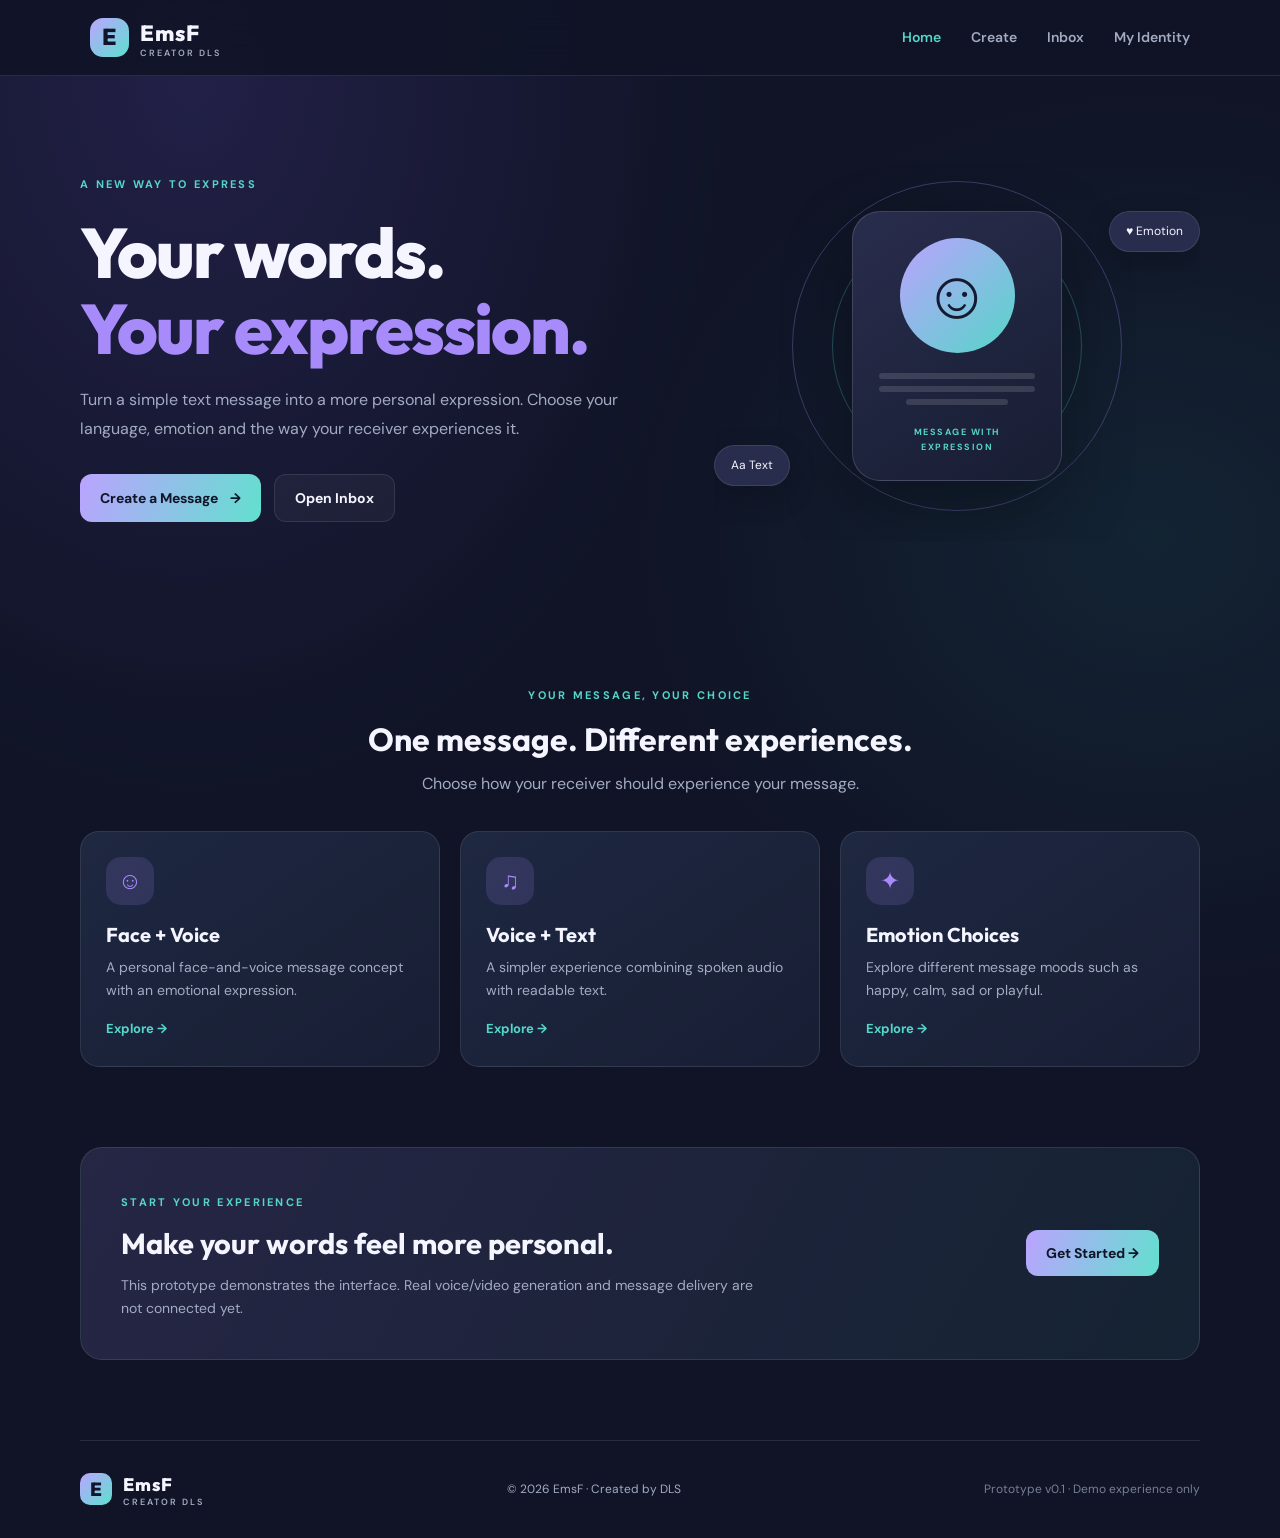
==== commit 94696655: "Update index.html" ====
--- a/t2mf/index.html
+++ b/t2mf/index.html
@@ -11,7 +11,7 @@
 <body>
   <header class="topbar">
     <a class="brand" href="index.html">
-      <span class="brand-mark">T</span>
+      <span class="brand-mark">E</span>
       <span>EmsF<small>CREATOR DLS</small></span>
     </a>
     <button class="menu-toggle" id="menuToggle" aria-label="Open menu">☰</button>
@@ -93,7 +93,7 @@
 
     <footer class="footer">
       <div class="brand footer-brand">
-        <span class="brand-mark">T</span>
+        <span class="brand-mark">E</span>
         <span>EmsF<small>CREATOR DLS</small></span>
       </div>
       <p>© 2026 EmsF · Created by DLS</p>
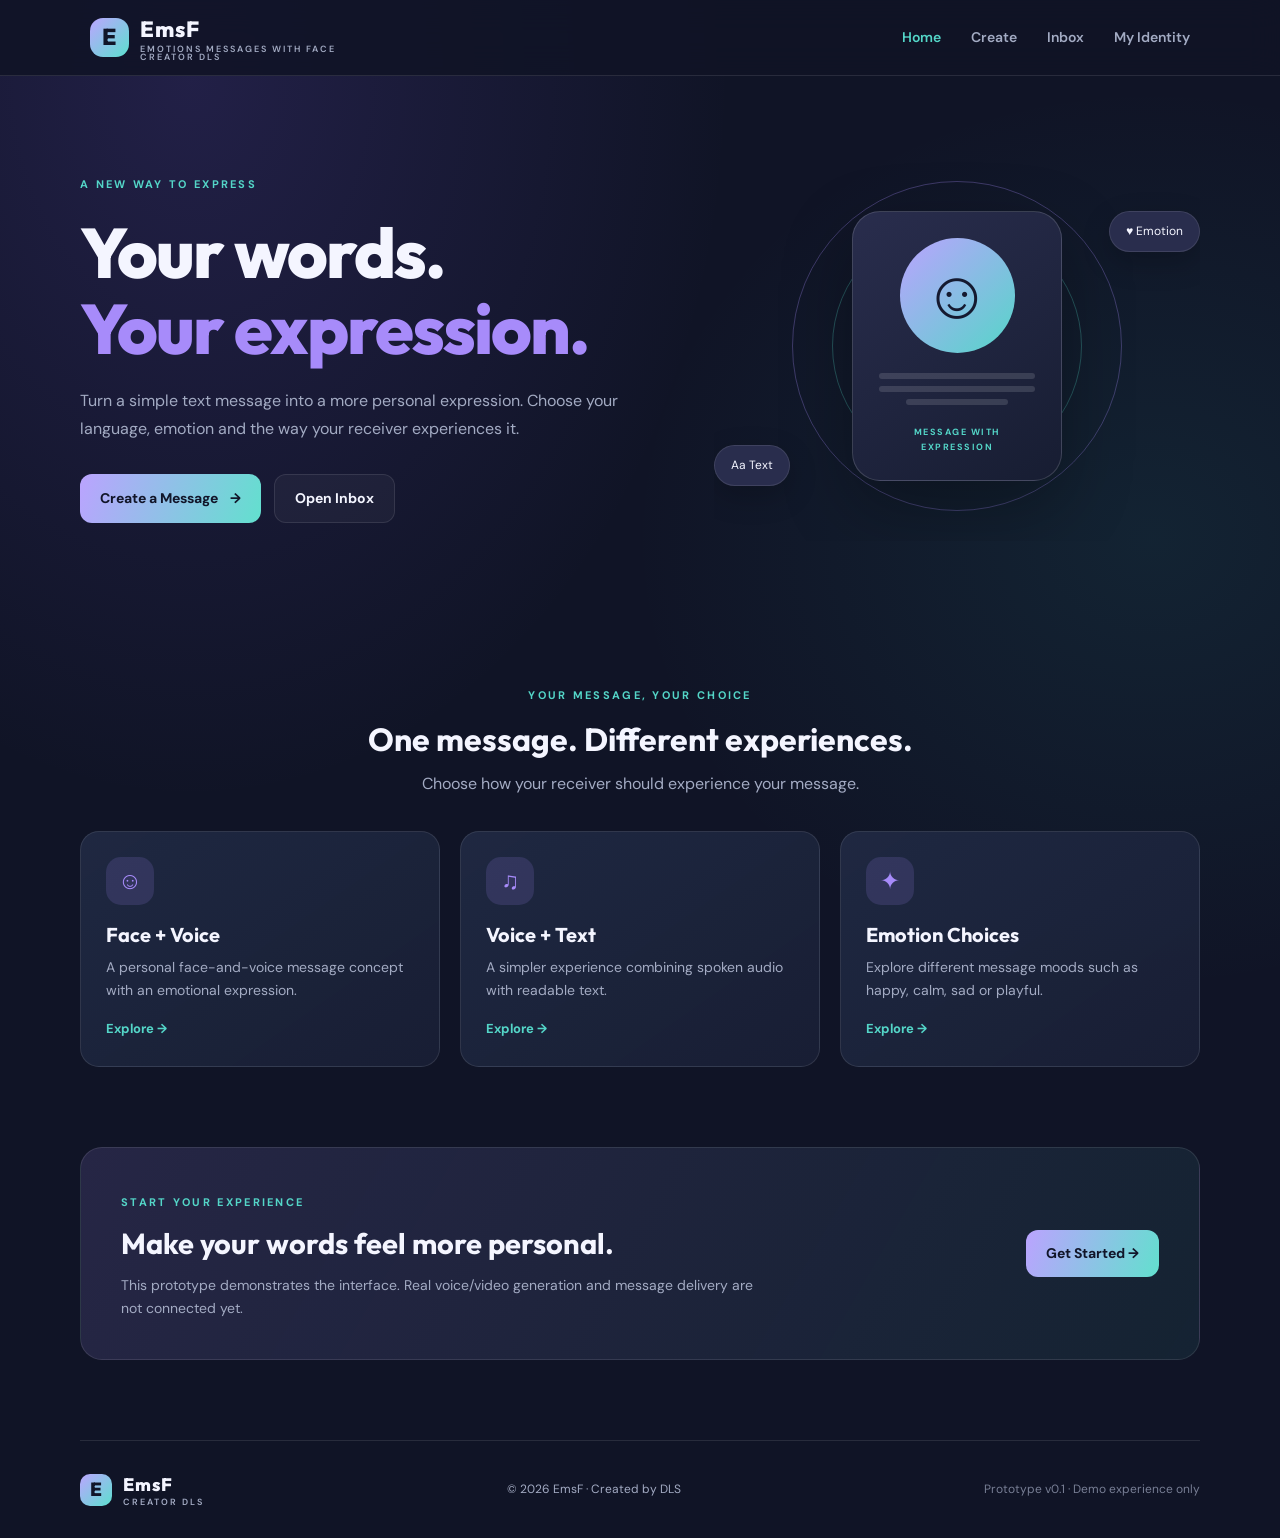
==== commit a3215d5d: "Update index.html" ====
--- a/t2mf/index.html
+++ b/t2mf/index.html
@@ -4,7 +4,7 @@
   <meta charset="UTF-8">
   <meta name="viewport" content="width=device-width, initial-scale=1.0">
   <meta name="theme-color" content="#101426">
-  <meta name="description" content="EmsF — A new way to express messages. Creator DLS.">
+  <meta name="description" content="EmsF — Emotions Messages with Face. Creator DLS.">
   <title>EmsF | Creator DLS</title>
   <link rel="stylesheet" href="styles.css">
 </head>
@@ -12,7 +12,7 @@
   <header class="topbar">
     <a class="brand" href="index.html">
       <span class="brand-mark">E</span>
-      <span>EmsF<small>CREATOR DLS</small></span>
+      <span>EmsF<small>EMOTIONS MESSAGES WITH FACE</small><small>CREATOR DLS</small></span>
     </a>
     <button class="menu-toggle" id="menuToggle" aria-label="Open menu">☰</button>
     <nav id="mainNav">
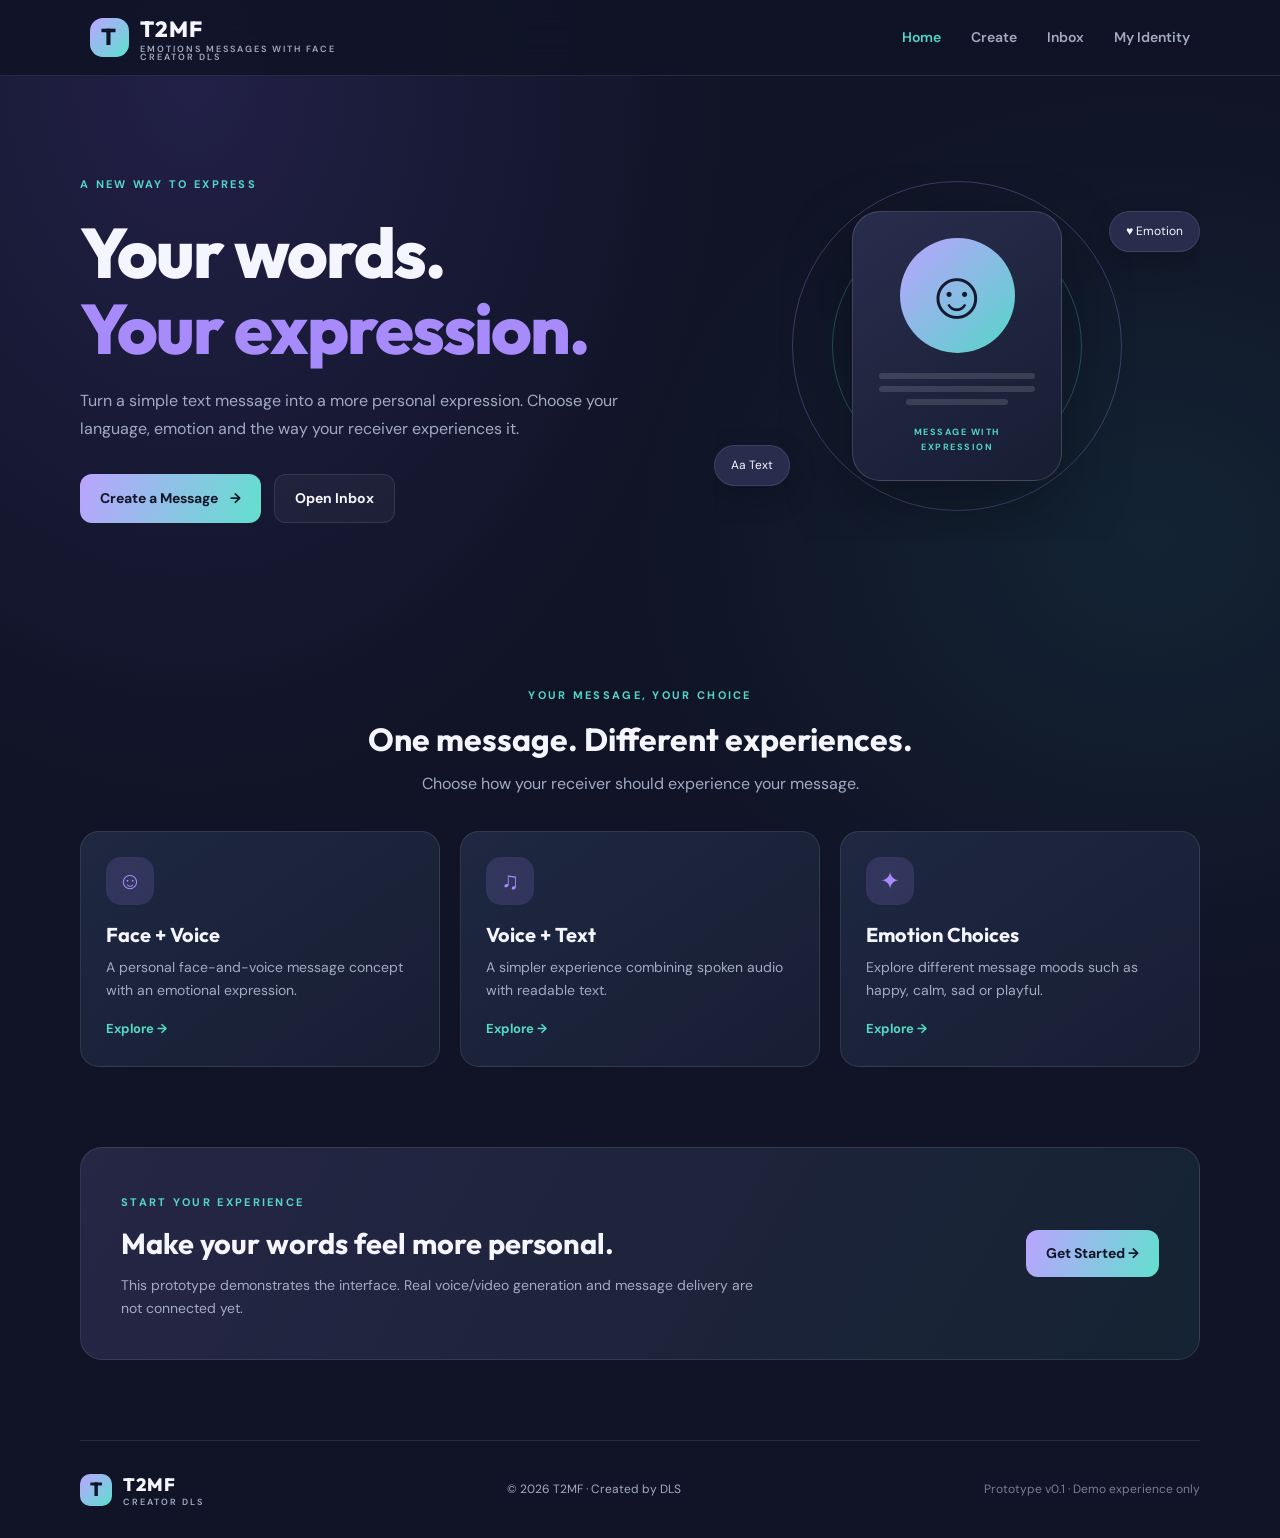
==== commit af08e640: "Update index.html" ====
--- a/t2mf/index.html
+++ b/t2mf/index.html
@@ -4,15 +4,15 @@
   <meta charset="UTF-8">
   <meta name="viewport" content="width=device-width, initial-scale=1.0">
   <meta name="theme-color" content="#101426">
-  <meta name="description" content="EmsF — Emotions Messages with Face. Creator DLS.">
-  <title>EmsF | Creator DLS</title>
+  <meta name="description" content="T2MF — Emotions Messages with Face. Creator DLS.">
+  <title>T2MF | Creator DLS</title>
   <link rel="stylesheet" href="styles.css">
 </head>
 <body>
   <header class="topbar">
     <a class="brand" href="index.html">
-      <span class="brand-mark">E</span>
-      <span>EmsF<small>EMOTIONS MESSAGES WITH FACE</small><small>CREATOR DLS</small></span>
+      <span class="brand-mark">T</span>
+      <span>T2MF<small>EMOTIONS MESSAGES WITH FACE</small><small>CREATOR DLS</small></span>
     </a>
     <button class="menu-toggle" id="menuToggle" aria-label="Open menu">☰</button>
     <nav id="mainNav">
@@ -93,10 +93,10 @@
 
     <footer class="footer">
       <div class="brand footer-brand">
-        <span class="brand-mark">E</span>
-        <span>EmsF<small>CREATOR DLS</small></span>
+        <span class="brand-mark">T</span>
+        <span>T2MF<small>CREATOR DLS</small></span>
       </div>
-      <p>© 2026 EmsF · Created by DLS</p>
+      <p>© 2026 T2MF · Created by DLS</p>
       <p class="footer-note">Prototype v0.1 · Demo experience only</p>
     </footer>
   </main>
